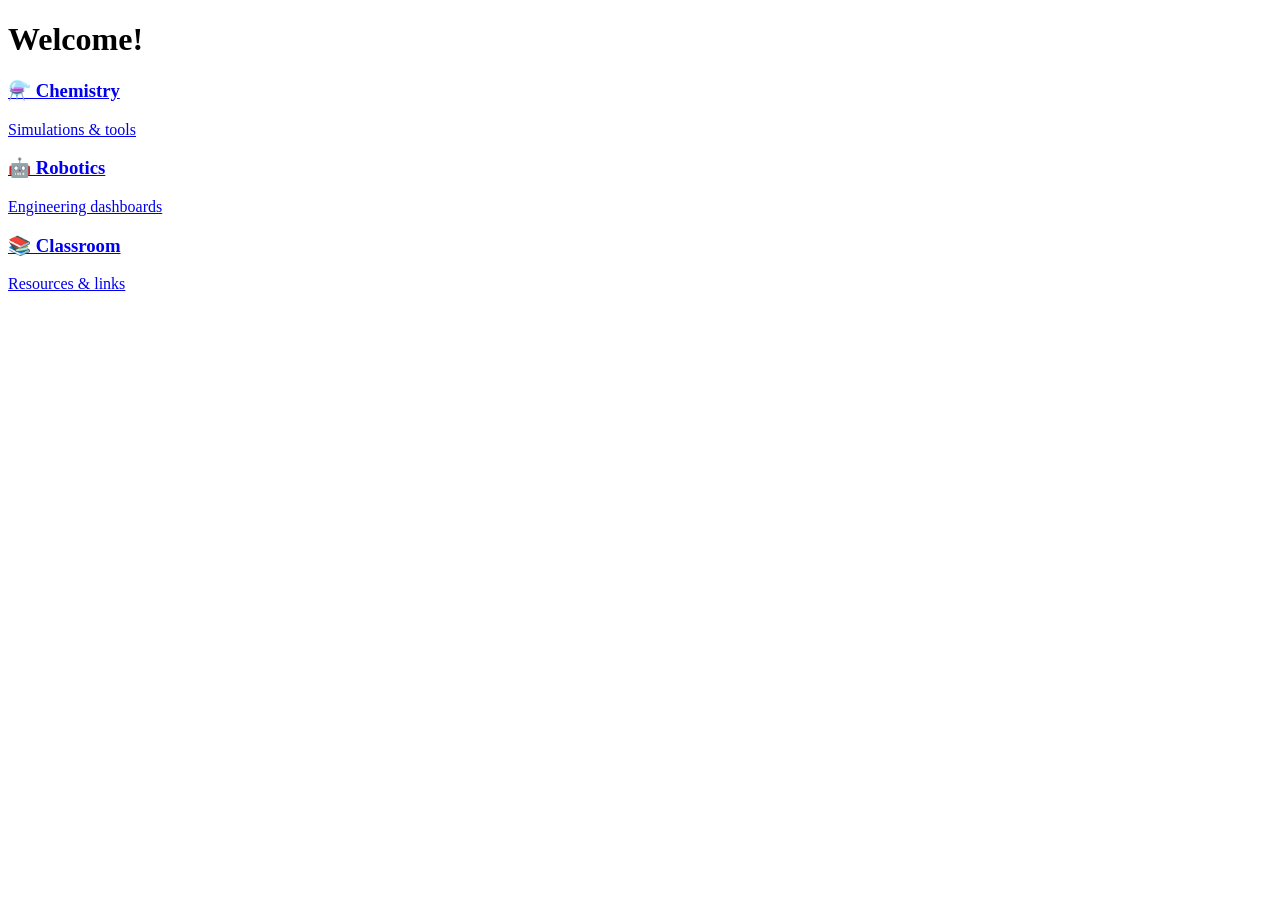
==== index.html @ 02d29eff "Add files via upload" ====
<!DOCTYPE html>
<html lang="en">
<head>
  <meta charset="UTF-8">
  <title>Classroom Hub</title>
  <link rel="stylesheet" href="styles.css">
  <link href="https://fonts.googleapis.com/css2?family=Inter:wght@400;500;600;700&display=swap" rel="stylesheet">
</head>
<body>

<main class="content">
  <h1>Welcome!</h1>

  <section class="launchpad">
    <a class="tile blue-tile" href="chemistry.html">
      <h3>⚗️ Chemistry</h3>
      <p>Simulations & tools</p>
    </a>

    <a class="tile pink-tile" href="robotics.html">
      <h3>🤖 Robotics</h3>
      <p>Engineering dashboards</p>
    </a>

    <a class="tile yellow-tile" href="#">
      <h3>📚 Classroom</h3>
      <p>Resources & links</p>
    </a>
  </section>
</main>

</body>
</html>
---- styles.css ----
/* --- COLLAPSIBLE SECTIONS --- */

/* All sections start collapsed */
.section-content {
  max-height: 0;
  overflow: hidden;
  transition: max-height 0.3s ease;
  padding: 0; /* no space when collapsed */
}

/* When expanded, show content */
.section-content.open {
  max-height: 1000px; /* enough room for tiles */
  padding-top: 15px;
}

/* Toggle button styling */
.section-toggle {
  width: 100%;
  text-align: left;
  background: #e0f2f1;
  border: none;
  padding: 12px 16px;
  font-size: 1.2rem;
  font-weight: 600;
  color: #0f766e;
  border-radius: 8px;
  cursor: pointer;
  margin-top: 25px;
}

/* Arrow icons */
.section-toggle::after {
  content: " ▼";
  float: right;
}

.section-toggle.open::after {
  content: " ▲";
}
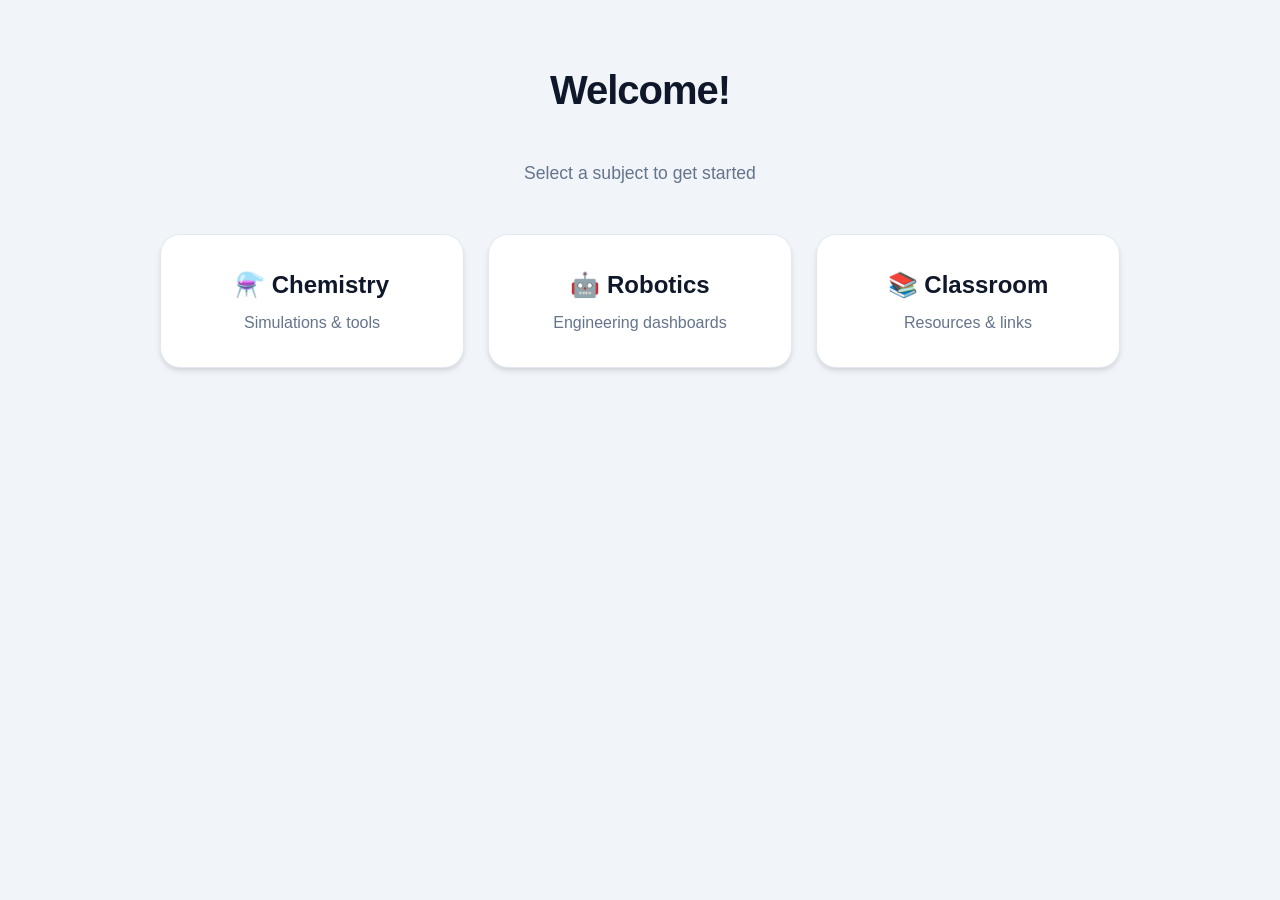
==== commit 97be7db4: "Add files via upload" ====
--- a/index.html
+++ b/index.html
@@ -3,21 +3,24 @@
 <head>
   <meta charset="UTF-8">
   <title>Classroom Hub</title>
-  <link rel="stylesheet" href="styles.css">
+
+  <!-- Google Font -->
   <link href="https://fonts.googleapis.com/css2?family=Inter:wght@400;500;600;700&display=swap" rel="stylesheet">
-</head>
+
+  <!-- Your external stylesheet -->
+  <link rel="stylesheet" href="styles.css?v=1">
+
 <body>
 
 <main class="content">
   <h1>Welcome!</h1>
-
-  <section class="launchpad">
+  <p class="subtitle">Select a subject to get started</p> <section class="launchpad">
     <a class="tile blue-tile" href="chemistry.html">
       <h3>⚗️ Chemistry</h3>
       <p>Simulations & tools</p>
     </a>
 
-    <a class="tile pink-tile" href="robotics.html">
+    <a class="tile green-tile" href="robotics.html">
       <h3>🤖 Robotics</h3>
       <p>Engineering dashboards</p>
     </a>
--- a/styles.css
+++ b/styles.css
@@ -1,40 +1,150 @@
-/* --- COLLAPSIBLE SECTIONS --- */
+/* ------------------------------
+    GLOBAL BASE STYLES
+------------------------------ */
+* {
+  box-sizing: border-box;
+  margin: 0;
+  padding: 0;
+}
 
-/* All sections start collapsed */
+body {
+  font-family: 'Inter', sans-serif;
+  background: #f1f5f9; /* Soft cool gray */
+  color: #1e293b;
+  line-height: 1.5;
+  padding: 0;
+  margin: 0;
+}
+
+main.content {
+  max-width: 1000px;
+  margin: 0 auto;
+  padding: 60px 20px;
+}
+
+h1 {
+  font-size: 2.5rem;
+  font-weight: 800;
+  margin-bottom: 40px;
+  color: #0f172a;
+  text-align: center;
+  letter-spacing: -0.025em;
+}
+
+/* Optional subtitle (keep if you use it) */
+.subtitle {
+  text-align: center;
+  color: #64748b;
+  margin-bottom: 3rem;
+  font-size: 1.1rem;
+}
+
+/* ------------------------------
+    LAUNCHPAD GRID
+------------------------------ */
+.launchpad {
+  display: grid;
+  grid-template-columns: repeat(auto-fit, minmax(280px, 1fr));
+  gap: 24px;
+}
+
+/* ------------------------------
+    TILE SYSTEM
+------------------------------ */
+.tile {
+  display: block;
+  text-decoration: none;
+  padding: 32px 24px;
+  border-radius: 20px;
+  background: white;
+  border: 1px solid #e2e8f0;
+  text-align: center;
+
+  box-shadow: 
+    0 4px 6px -1px rgba(0, 0, 0, 0.1),
+    0 2px 4px -1px rgba(0, 0, 0, 0.06);
+
+  transition: all 0.3s cubic-bezier(0.4, 0, 0.2, 1);
+}
+
+.tile:hover {
+  transform: translateY(-8px);
+  box-shadow:
+    0 20px 25px -5px rgba(0, 0, 0, 0.1),
+    0 10px 10px -5px rgba(0, 0, 0, 0.04);
+}
+
+.tile h3 {
+  font-size: 1.5rem;
+  margin-bottom: 8px;
+  color: #0f172a;
+}
+
+.tile p {
+  color: #64748b;
+  font-size: 1rem;
+}
+
+/* Hover color themes */
+.blue-tile:hover { border-color: #3b82f6; background: #eff6ff; }
+.green-tile:hover { border-color: #789181; background: #f2fdfb; }
+.yellow-tile:hover { border-color: #eab308; background: #fefce8; }
+
+/* ------------------------------
+    COLLAPSIBLE SECTIONS
+------------------------------ */
+.section-toggle {
+  width: 100%;
+  text-align: left;
+  background: #ffffff;
+  border: 1px solid #e2e8f0;
+  padding: 16px 20px;
+  font-size: 1.1rem;
+  font-weight: 600;
+  color: #0f766e;
+  border-radius: 12px;
+  cursor: pointer;
+  margin-top: 15px;
+
+  display: flex;
+  justify-content: space-between;
+  align-items: center;
+}
+
 .section-content {
   max-height: 0;
   overflow: hidden;
-  transition: max-height 0.3s ease;
-  padding: 0; /* no space when collapsed */
+  transition: max-height 0.3s ease-out;
+  padding: 0 20px;
 }
 
-/* When expanded, show content */
 .section-content.open {
-  max-height: 1000px; /* enough room for tiles */
-  padding-top: 15px;
+  max-height: 1000px;
+  padding: 20px;
 }
 
-/* Toggle button styling */
-.section-toggle {
-  width: 100%;
-  text-align: left;
-  background: #e0f2f1;
-  border: none;
-  padding: 12px 16px;
-  font-size: 1.2rem;
-  font-weight: 600;
-  color: #0f766e;
-  border-radius: 8px;
-  cursor: pointer;
-  margin-top: 25px;
+/* ------------------------------
+    RESOURCE LISTS
+------------------------------ */
+.resource-links {
+  list-style: none;
+  padding: 0;
 }
 
-/* Arrow icons */
-.section-toggle::after {
-  content: " ▼";
-  float: right;
+.resource-links li {
+  margin-bottom: 12px;
 }
 
-.section-toggle.open::after {
-  content: " ▲";
-}+.resource-links a {
+  text-decoration: none;
+  color: #334155;
+  font-weight: 500;
+  display: inline-block;
+  padding: 4px 0;
+  transition: transform 0.2s ease;
+}
+
+.resource-links a:hover {
+  color: #0f766e;
+  transform: translateX(5px);
+}
